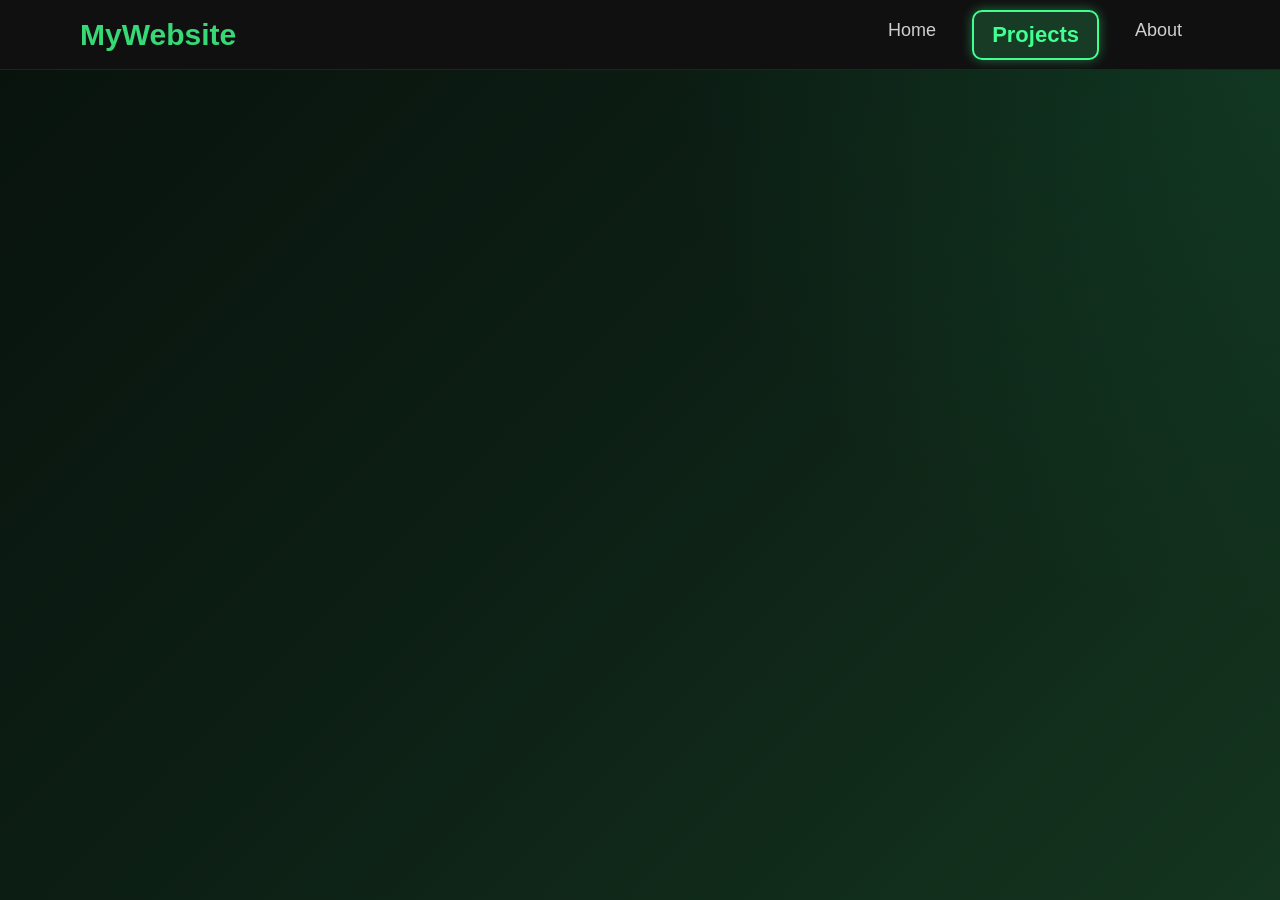
==== chess.html @ 2da0a257 "Add chess.html" ====
<!DOCTYPE html>
<html lang="vi">
<head>
    <meta charset="UTF-8">
    <title>Chess</title>

    <link rel="stylesheet" href="style.css">
    <link rel="stylesheet" href="chess.css">
</head>
<body>

<header>

    <div class="logo">MyWebsite</div>

    <nav>
        <a href="home.html">Home</a>
        <a href="Projects.html" class="active">Projects</a>
        <a href="About.html">About</a>
    </nav>

</header>


</body>
</html>
---- style.css ----
/* Reset */
*{
    margin:0;
    padding:0;
    box-sizing:border-box;
    font-family:"Inter",sans-serif;
}

/* Background */
body{
    min-height:100vh;
    background:
    radial-gradient(circle at top right,#1fb86b22 0%,transparent 40%),
    linear-gradient(135deg,#08120d,#0d2015,#14351f);
    color:white;
}

/* Thanh menu */
header{
    width:100%;
    height:70px;
    background:#101010;
    display:flex;
    justify-content:space-between;
    align-items:center;
    padding:0 80px;
    border-bottom:1px solid rgba(255,255,255,.08);
}

.logo{
    font-size:30px;
    font-weight:bold;
    color:#36d975;
}

nav{
    display:flex;
    gap:18px;
}

nav a{
    text-decoration:none;
    color:#cfcfcf;
    padding:10px 18px;
    border-radius:10px;
    transition:.3s;
    font-size:18px;
}

/* Hover */

nav a:hover{
    color:white;
    background:rgba(57,255,136,.15);
}

/* Trang hiện tại */

nav a.active{

    color:#42ff91;

    font-size:22px;

    font-weight:bold;

    background:rgba(57,255,136,.18);

    border:2px solid #42ff91;

    box-shadow:
        0 0 12px rgba(66,255,145,.4);

    pointer-events:none;

    cursor:default;

}

/* Hero */
.hero{

    width:90%;
    max-width:1200px;
    margin:auto;
    min-height:90vh;

    display:flex;
    justify-content:space-between;
    align-items:center;

    gap:80px;

}

.hero-left{

    flex:1;
    display:flex;
    justify-content:center;
    align-items:center;

}

.hero-right{

    flex:1.3;

}

.hero-right h1{

    font-size:65px;
    margin-bottom:10px;

}

.hero-right h1 span{

    color:#47ff83;

}

.hero-right h3{

    color:#82ffb0;
    margin-bottom:25px;
    font-weight:600;

}

.hero-right p{

    font-size:20px;
    line-height:1.8;
    color:#dddddd;
    margin-bottom:35px;

}

.hero-btn{

    display:flex;
    gap:20px;

}

.hero-content{
    width:900px;
}

.hero h1{
    font-size:70px;
    line-height:1.2;
    font-weight:800;
    margin-bottom:30px;
}

.hero h1 span{
    color:#4ef08b;
}

.hero p{
    color:#cfcfcf;
    font-size:22px;
    line-height:1.7;
    margin-bottom:45px;
}

/* Button */
.btn{
    display:inline-block;
    padding:18px 45px;
    border-radius:12px;
    text-decoration:none;
    font-size:20px;
    font-weight:bold;
    transition:.3s;
    margin:10px;
}

/* Button xanh */
.btn-primary{
    background:linear-gradient(90deg,#1fb86b,#42ff90);
    color:white;
    box-shadow:0 10px 25px rgba(66,255,144,.25);
}

.btn-primary:hover{
    transform:translateY(-4px);
}

/* Button viền */
.btn-outline{
    border:2px solid #2dd66f;
    color:#56ff97;
}

.btn-outline:hover{
    background:#2dd66f;
    color:white;
}

/* Avatar */
.avatar-frame{

    width:340px;
    height:340px;
    position:relative;
    border-radius:50%;

    padding:8px;

    background:linear-gradient(
        135deg,
        #2dff8d,
        #00c853,
        #7cffcb
    );

    box-shadow:
        0 0 30px rgba(72,255,148,.35),
        0 0 80px rgba(72,255,148,.15);

    animation:float 3s ease-in-out infinite;

}
.avatar-frame::before{

    content:"";

    position:absolute;

    width:420px;
    height:420px;

    border-radius:50%;

    background:radial-gradient(
        rgba(60,255,150,.15),
        transparent 70%
    );

    top:50%;
    left:50%;

    transform:translate(-50%,-50%);

    z-index:-1;

}

.avatar-frame img{

    width:100%;
    height:100%;

    border-radius:50%;

    object-fit:cover;

    border:6px solid #111;

}

/* Card */
.card{
    width:850px;
    margin:70px auto;
    background:white;
    color:#333;
    padding:40px;
    border-radius:20px;
    box-shadow:0 15px 35px rgba(0,0,0,.35);
}

.card h2{
    color:#22a856;
    margin-bottom:20px;
}

.card p{
    line-height:1.8;
}

/* Input */
input{
    width:100%;
    padding:15px;
    margin:10px 0;
    border:none;
    border-radius:10px;
    background:#f5f5f5;
    font-size:16px;
}

input:focus{
    outline:none;
    box-shadow:0 0 10px rgba(57,230,118,.4);
}

/* Form */
form{
    display:flex;
    flex-direction:column;
}

/* Responsive */
@media(max-width:900px){

header{
    padding:20px;
}

.hero h1{
    font-size:45px;
}

.card{
    width:90%;
}

}
@keyframes float{

    0%{
        transform:translateY(0px);
    }

    50%{
        transform:translateY(-12px);
    }

    100%{
        transform:translateY(0px);
    }

}

/* 
   PROJECTS PAGE
 */

.projects-page{

    width:90%;
    max-width:1200px;

    margin:60px auto;

    text-align:center;

}

.projects-page h1{

    font-size:52px;

    color:#4eff8d;

}

.projects-page p{

    color:#cfcfcf;

    margin:20px 0 50px;

}

.project-grid{

    display:grid;

    grid-template-columns:repeat(auto-fit,minmax(280px,1fr));

    gap:30px;

}

.project-card{

    background:#171717;

    border:1px solid rgba(255,255,255,.08);

    border-radius:20px;

    padding:35px;

    transition:.3s;

}

.project-card:hover{

    transform:translateY(-8px);

    box-shadow:0 0 25px rgba(60,255,150,.18);

}

.project-card .icon{

    font-size:70px;

    margin-bottom:20px;

}

.project-card h2{

    color:white;

    margin-bottom:15px;

}

.project-card p{

    color:#bbbbbb;

    line-height:1.7;

    margin-bottom:30px;

}
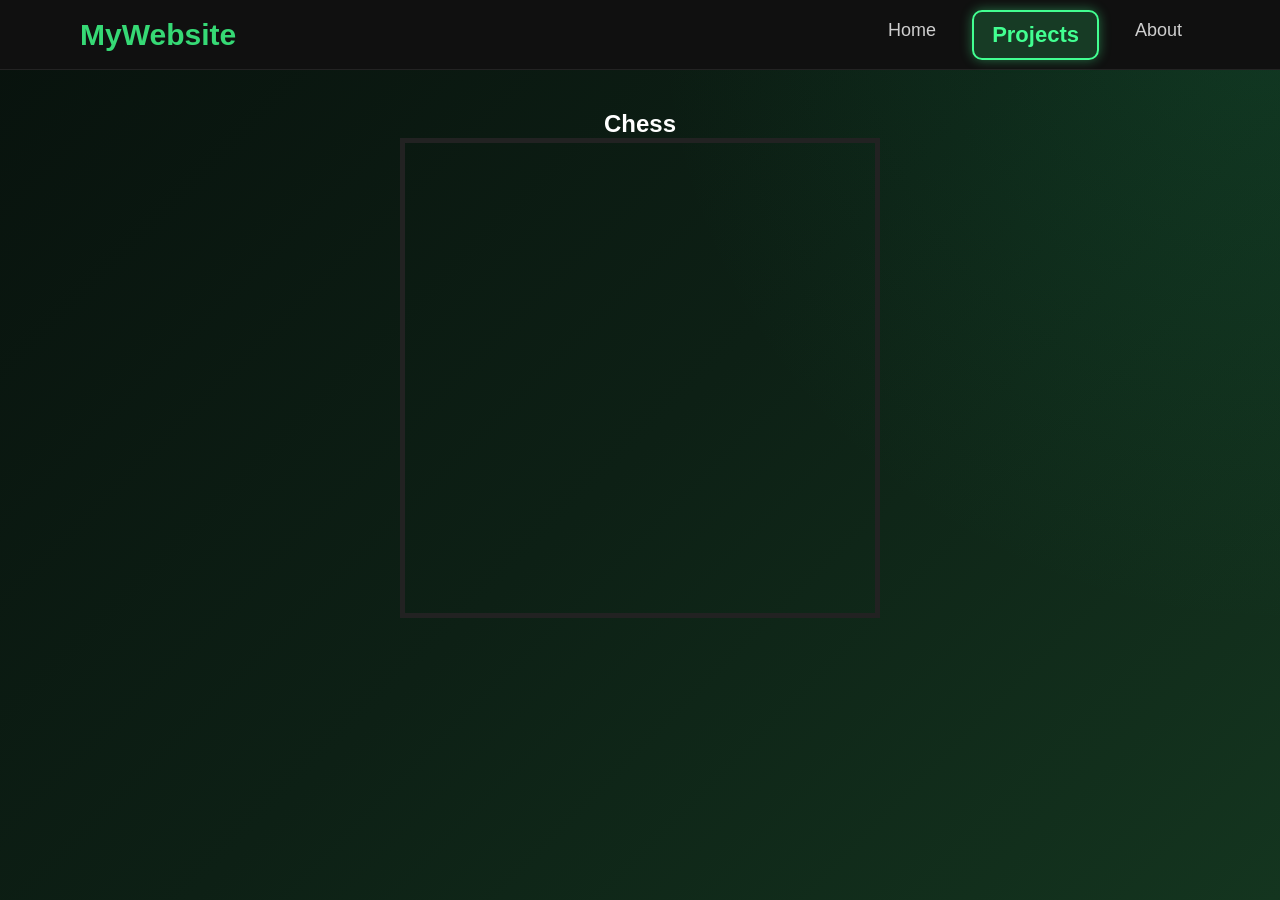
==== commit 30761453: "render chessboard" ====
--- a/chess.html
+++ b/chess.html
@@ -21,6 +21,15 @@
 
 </header>
 
+<section class="chess-container">
+
+    <h1>Chess</h1>
+
+    <div id="board"></div>
+
+</section>
+
+<script src="chess.js"></script>
 
 </body>
 </html>
--- a/chess.css
+++ b/chess.css
@@ -0,0 +1,59 @@
+.chess-container{
+
+    display:flex;
+    flex-direction:column;
+    align-items:center;
+
+    margin-top:40px;
+
+}
+
+#board{
+
+    width:480px;
+    height:480px;
+
+    display:grid;
+
+    grid-template-columns:repeat(8,1fr);
+    grid-template-rows:repeat(8,1fr);
+
+    border:5px solid #222;
+
+}
+
+.square{
+    position:relative;
+    display:flex;
+
+    justify-content:center;
+    align-items:center;
+
+    font-size:48px;
+
+    user-select:none;
+
+}
+.light{
+
+    background:#f0d9b5;
+
+}
+.dark{
+
+    background:#b58863;
+
+}
+.piece{
+
+    width:100%;
+
+    height:100%;
+
+    object-fit:contain;
+
+    pointer-events:none;
+
+    user-select:none;
+
+}
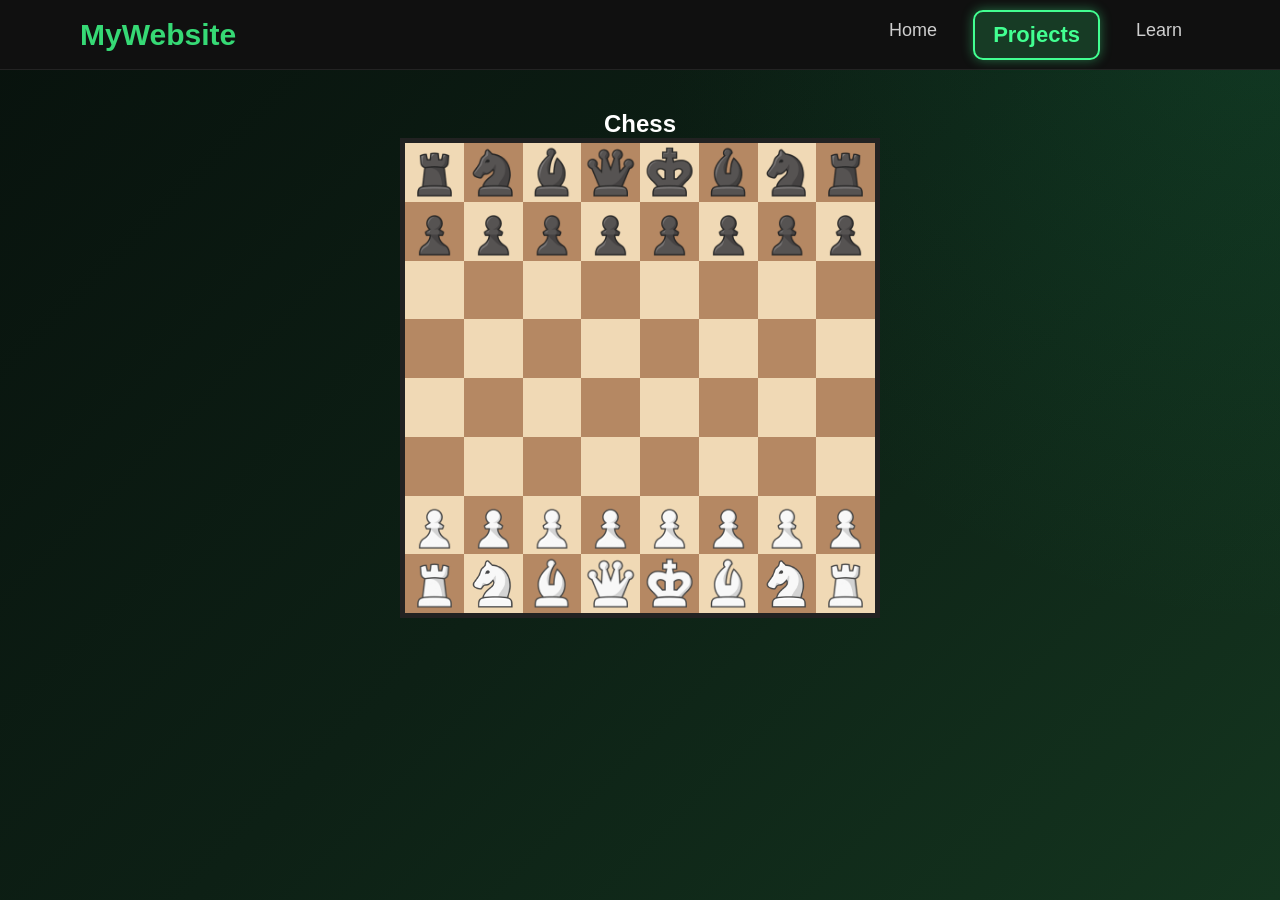
==== commit eae59f58: "add learn.html" ====
--- a/chess.html
+++ b/chess.html
@@ -16,7 +16,7 @@
     <nav>
         <a href="home.html">Home</a>
         <a href="Projects.html" class="active">Projects</a>
-        <a href="About.html">About</a>
+        <a href="Learn.html">Learn</a>
     </nav>
 
 </header>
--- a/chess.css
+++ b/chess.css
@@ -56,4 +56,49 @@
 
     user-select:none;
 
-}+}
+.move-dot{
+
+    width:18px;
+    height:18px;
+
+    background:rgba(0,0,0,.35);
+
+    border-radius:50%;
+
+    position:absolute;
+
+    top:50%;
+    left:50%;
+
+    transform:translate(-50%,-50%);
+
+    pointer-events:none;
+
+}
+.capture-dot{
+
+    position:absolute;
+
+    width:80%;
+    height:80%;
+
+    border-radius:50%;
+
+    border:6px solid rgba(0,0,0,.25);
+
+    top:50%;
+    left:50%;
+
+    transform:translate(-50%,-50%);
+
+    pointer-events:none;
+
+}
+.selected{
+
+    box-shadow:
+        inset 0 0 0 2px #00ff66,
+        0 0 20px rgba(0,255,100,.5);
+
+}
